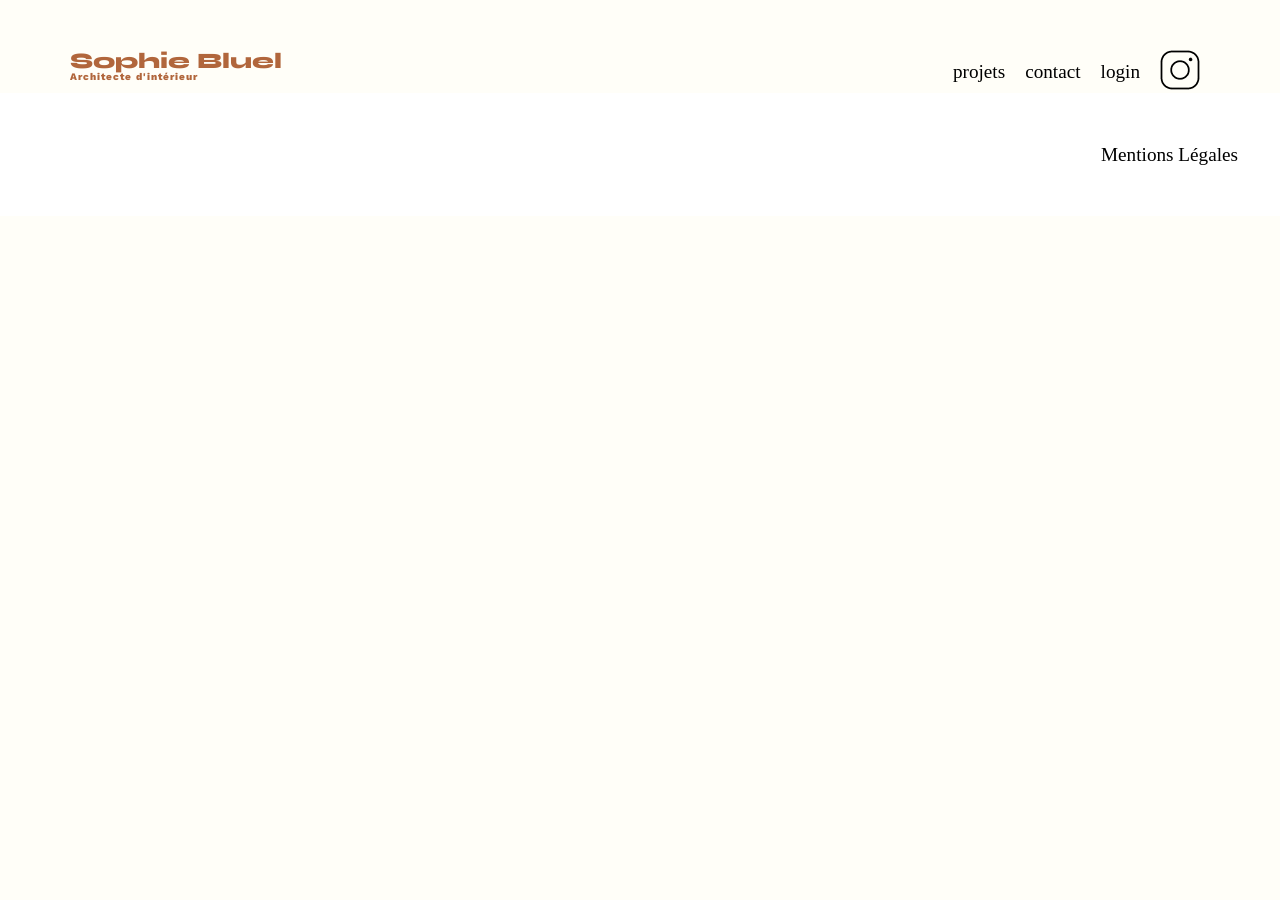
==== login.html @ d8950c9f "Background-color" ====
<!DOCTYPE html>
<html lang="fr">
<head>
	<meta charset="UTF-8">
	<title>Sophie Bluel - Architecte d'intérieur</title>
	<meta name="viewport" content="width=device-width, initial-scale=1.0">
	<link rel="preconnect" href="https://fonts.googleapis.com">
	<link rel="preconnect" href="https://fonts.gstatic.com" crossorigin>
	<link href="https://fonts.googleapis.com/css2?family=Syne:wght@700;800&family=Work+Sans&display=swap" rel="stylesheet">
	<meta name="description" content="">
	<link rel="stylesheet" href="./assets/style.css">
</head>
<body>
<header>
	<h1>Sophie Bluel <span>Architecte d'intérieur</span></h1>
	<nav>
		<ul>
			<li>projets</li>
			<li>contact</li>
			<li><a href="login.html">login</a></li>
			<li><img src="./assets/icons/instagram.png" alt="Instagram"></li>
		</ul>
	</nav>
</header>
<main>
</main>

<footer>
	<nav>
		<ul>
			<li>Mentions Légales</li>
		</ul>
	</nav>
</footer>
<script src="./script.js"></script>
</body>
</html>
---- assets/style.css ----
/* http://meyerweb.com/eric/tools/css/reset/
   v2.0 | 20110126
   License: none (public domain)
*/

html, body, div, span, applet, object, iframe,
h1, h2, h3, h4, h5, h6, p, blockquote, pre,
a, abbr, acronym, address, big, cite, code,
del, dfn, em, img, ins, kbd, q, s, samp,
small, strike, strong, sub, sup, tt, var,
b, u, i, center,
dl, dt, dd, ol, ul, li,
fieldset, form, label, legend,
table, caption, tbody, tfoot, thead, tr, th, td,
article, aside, canvas, details, embed,
figure, figcaption, footer, header, hgroup,
menu, nav, output, ruby, section, summary,
time, mark, audio, video {
	margin: 0;
	padding: 0;
	border: 0;
	font-size: 100%;
	font: inherit;
	vertical-align: baseline;
}
/* HTML5 display-role reset for older browsers */
article, aside, details, figcaption, figure,
footer, header, hgroup, menu, nav, section {
	display: block;
}
body {
	line-height: 1;
	background-color: #FFFEF8;
}
ol, ul {
	list-style: none;
}
blockquote, q {
	quotes: none;
}
blockquote:before, blockquote:after,
q:before, q:after {
	content: '';
	content: none;
}
table {
	border-collapse: collapse;
	border-spacing: 0;
}
/** end reset css**/


main {
  max-width: 1140px;
  margin: auto; /* centre le contenu */
}
header {
	display: flex;
	justify-content: space-between;
	margin: 50px auto 0 auto; /* espace de 50px au-dessus */
}

header,
main {
  max-width: 1140px;
  
}
section {
	margin: 50px 0
}

h1{
	display: flex;
	flex-direction: column;
	font-family: 'Syne';
	font-size: 22px;
	font-weight: 800;
	color: #B1663C
}

h1 > span {
	font-family: 'Work Sans';
	font-size:10px;
	letter-spacing: 0.1em;
;
}

h2{
	font-family: 'Syne';
	font-weight: 700;
	font-size: 30px;
	color: #1D6154
}
nav ul {
	display: flex;
	align-items: center;
	list-style-type: none;

}
nav li {
	padding: 0 10px;
	font-size: 1.2em;
}

nav a {
  color: inherit;          /* garde la même couleur que le texte du <li> */
  text-decoration: none;   /* enlève le soulignement */
}

li:hover {
	color: #B1663C;
}
#introduction {
	display: flex;
	align-items: center;
}
#introduction figure {
	flex: 1
}
#introduction img {
	display: block;
	margin: auto;
	width: 80%;
}

#introduction article {
	flex: 1
}
#introduction h2 {
	margin-bottom: 1em;
}

#introduction p {
	margin-bottom: 0.5em;
}
#portfolio h2 {
	text-align: center;
	margin-bottom: 1em;
}

/* Boutons pour le filtre */

.filters {
	display: flex;
	justify-content: center;
	gap: 20px;
	margin: 30px;
}

.filters button{
border-radius: 60px;
border: 1px solid #1D6154;
padding: 15px 20px;
font-family: Syne;
font-weight: 700;
font-size: 16px;
text-align: center;
color :#1D6154;
background-color: white;
}

button.active {
    background-color:#1D6154;
    color: white;
}

.gallery {
	width: 100%;
	display: grid;
	grid-template-columns: 1fr 1fr 1fr;
	grid-column-gap: 20px;
	grid-row-gap: 20px;
}

.gallery img {
	width: 100%;

}
#contact {
	width: 50%;
margin: auto;
}
#contact > * {
	text-align: center;

}
#contact h2{
	margin-bottom: 20px;
}
#contact form {
	text-align: left;
	margin-top:30px;
	display: flex;
	flex-direction: column;
}

#contact input {
	height: 50px;
	font-size: 1.2em;
	border: none;
	box-shadow: 0px 4px 14px rgba(0, 0, 0, 0.09);
}
#contact label {
	margin: 2em 0 1em 0;
}
#contact textarea {
	border: none;
	box-shadow: 0px 4px 14px rgba(0, 0, 0, 0.09);
}

input[type="submit"]{
	font-family: 'Syne';
	font-weight: 700;
	color: white;
	background-color: #1D6154;
	margin : 2em auto ;
	width: 180px;
	text-align: center;
	border-radius: 60px ;
}


footer {
  background-color: #fff;
  width: 100%;
  padding: 20px 0;
}

.footer-content {
  max-width: 1140px;   /* même largeur que main et header */
  margin: 0 auto;      /* centre le contenu */
}

footer nav ul {
  display: flex;
  justify-content: flex-end;
  margin: 2em;
}
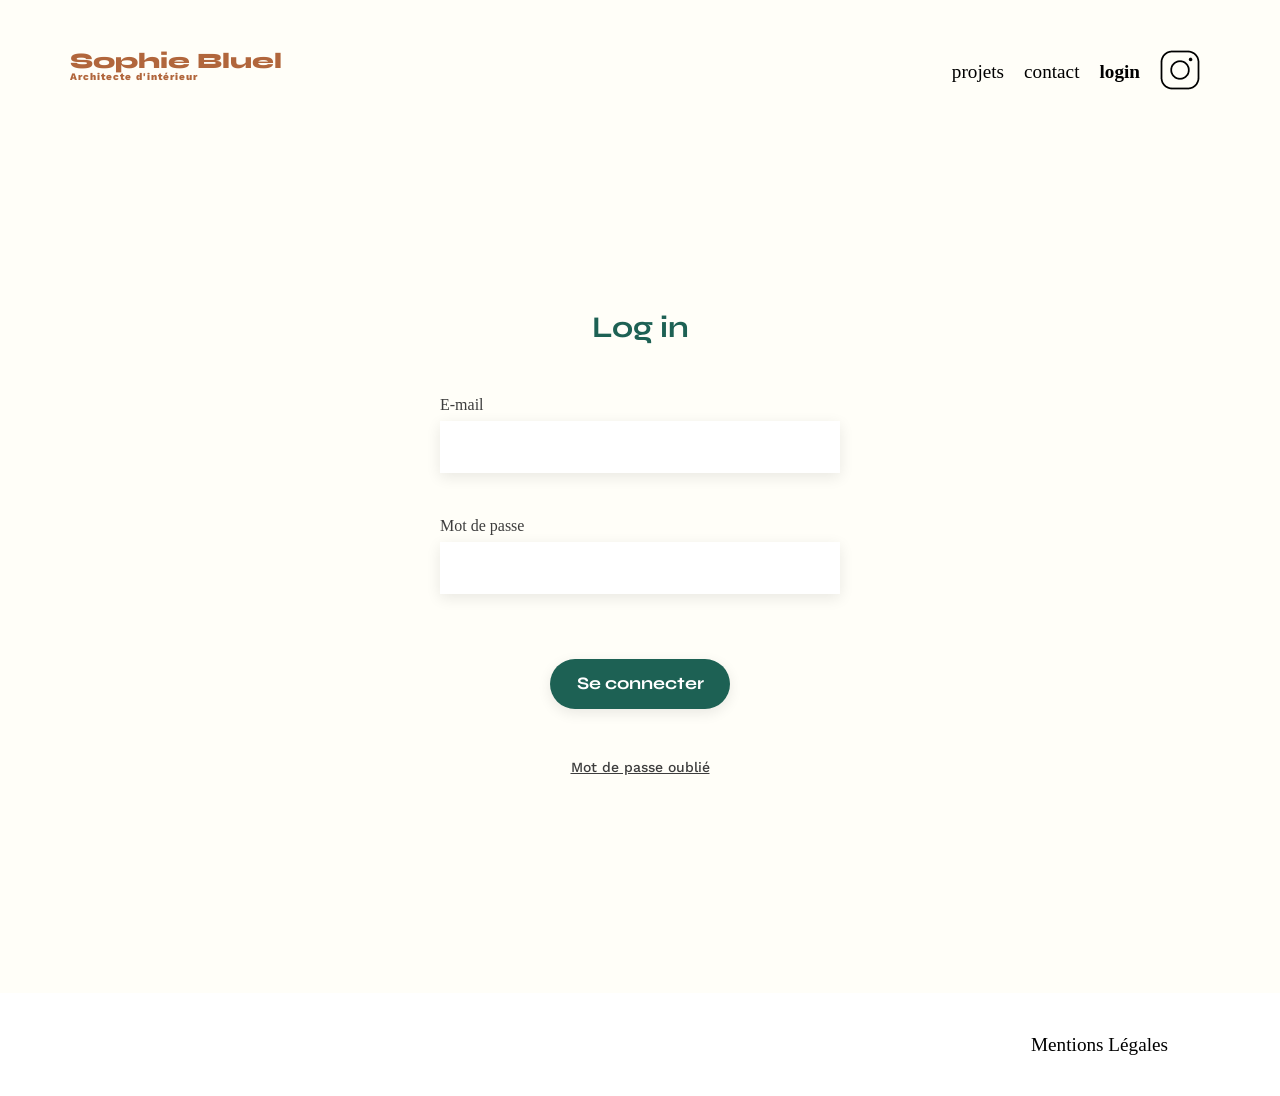
==== commit 0eccfe4b: "Envoi form login" ====
--- a/login.html
+++ b/login.html
@@ -10,28 +10,41 @@
 	<meta name="description" content="">
 	<link rel="stylesheet" href="./assets/style.css">
 </head>
-<body>
+<body >
 <header>
 	<h1>Sophie Bluel <span>Architecte d'intérieur</span></h1>
 	<nav>
 		<ul>
 			<li>projets</li>
 			<li>contact</li>
-			<li><a href="login.html">login</a></li>
+			<li><a href="login.html" class="active">login</a></li>
 			<li><img src="./assets/icons/instagram.png" alt="Instagram"></li>
 		</ul>
 	</nav>
 </header>
-<main>
+<main class="login-page">
+    <section>
+		<h2>Log in</h2>
+			<form id="login-form" action="#" method="post">			
+			<label for="email">E-mail</label>
+			<input type="email" name="email" id="email" required>
+            <label for="password">Mot de passe</label>
+			<input type="password" name="password" id="password" required>			
+			<input type="submit" value="Se connecter">
+            <p><a href="">Mot de passe oublié</a></p>            
+		</form>
+	</section>
 </main>
 
 <footer>
+    <div class="footer-content">
 	<nav>
 		<ul>
 			<li>Mentions Légales</li>
 		</ul>
 	</nav>
+    </div>
 </footer>
-<script src="./script.js"></script>
+<script type="module" src="./login.js"></script>
 </body>
 </html>
--- a/assets/style.css
+++ b/assets/style.css
@@ -107,6 +107,10 @@
   text-decoration: none;   /* enlève le soulignement */
 }
 
+nav a.active {
+  font-weight: 700; /* rend le texte gras */
+}
+
 li:hover {
 	color: #B1663C;
 }
@@ -223,7 +227,7 @@
 footer {
   background-color: #fff;
   width: 100%;
-  padding: 20px 0;
+  padding: 10px 0;
 }
 
 .footer-content {
@@ -237,3 +241,55 @@
   margin: 2em;
 }
 
+/* ============ PAGE LOGIN ============ */
+
+.login-page {
+  height: 100vh; /* prend toute la hauteur de l’écran */
+  display: flex;
+  flex-direction: column;
+  justify-content: center;
+  align-items: center;
+  background-color: #FFFEF8;
+}
+
+.login-page form {
+  display: flex;
+  flex-direction: column;
+  width: 400px;
+}
+
+.login-page h2 {
+    margin-bottom: 40px;
+    text-align: center;
+}
+
+.login-page input {
+  height: 50px;
+  font-size: 1.1em;
+  border: none;
+  margin-bottom: 50px;
+  box-shadow: 0px 4px 14px rgba(0, 0, 0, 0.09);
+}
+
+.login-page label {
+  margin-top: 15px;
+  margin-bottom: 8px;
+  color: #3D3D3D;
+}
+
+.login-page input:not([type="submit"]) {
+  margin-bottom: 30px;
+}
+
+.login-page p {
+  text-align: center;
+}
+
+.login-page p a {
+  font-family: 'Work Sans';
+  font-weight: 500;
+  font-size: 14px;
+  line-height: 100%;
+  text-decoration: underline;
+  color: #3D3D3D;
+}
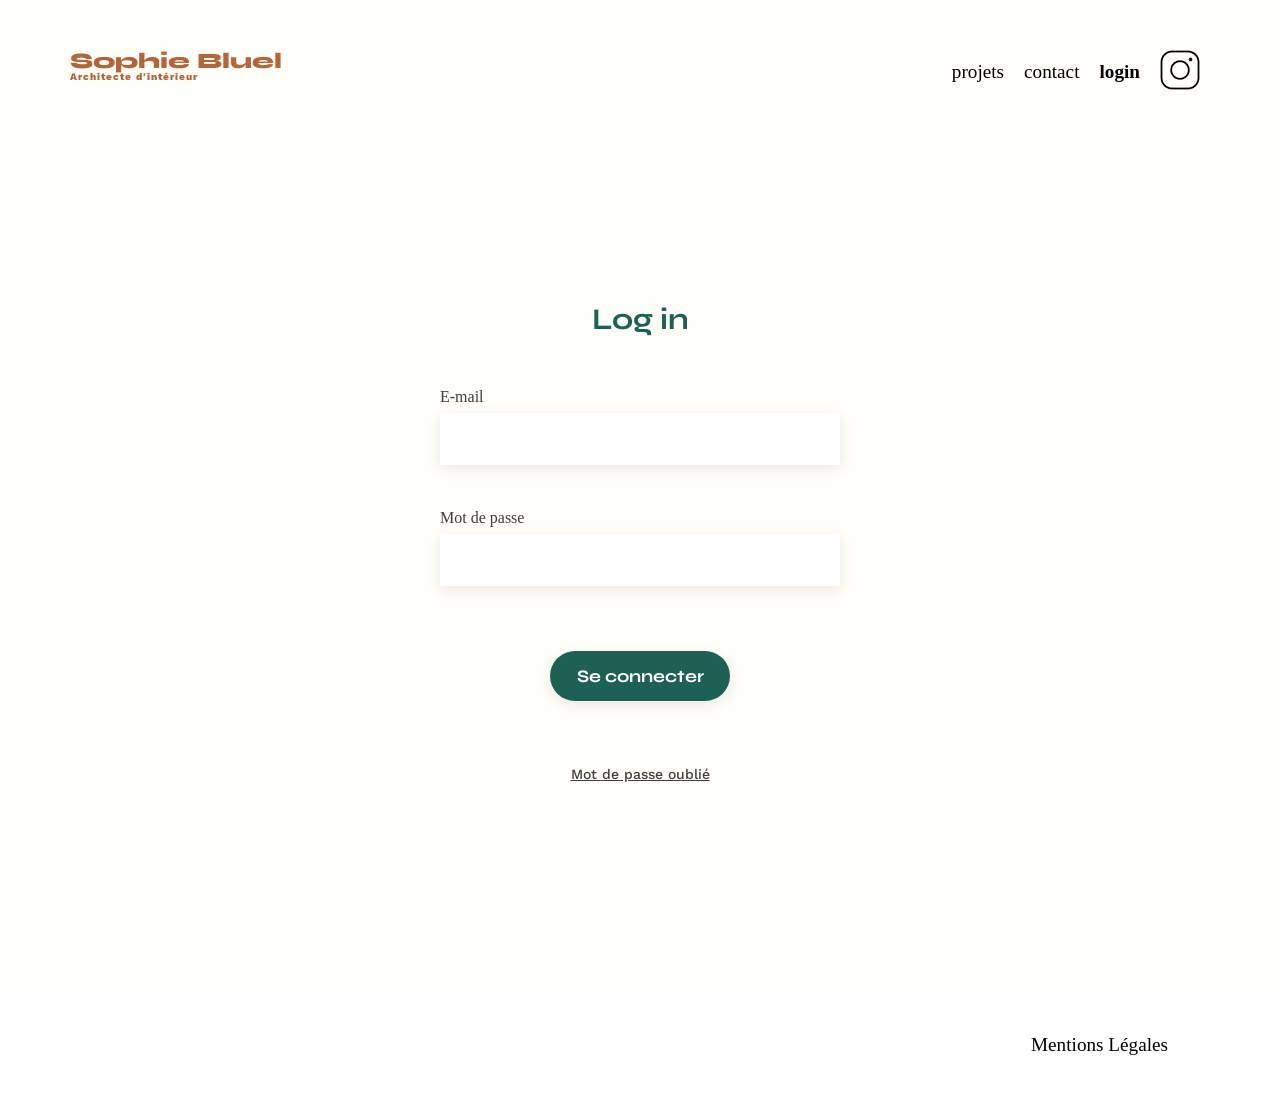
==== commit 7f6b8063: "Envoi du script de login et gestion des erreurs" ====
--- a/login.html
+++ b/login.html
@@ -31,6 +31,7 @@
             <label for="password">Mot de passe</label>
 			<input type="password" name="password" id="password" required>			
 			<input type="submit" value="Se connecter">
+            <p id="login-error" class="error-message"></p>
             <p><a href="">Mot de passe oublié</a></p>            
 		</form>
 	</section>
--- a/assets/style.css
+++ b/assets/style.css
@@ -292,4 +292,13 @@
   line-height: 100%;
   text-decoration: underline;
   color: #3D3D3D;
-}+}
+
+/* Message d'erreur  */
+.error-message {
+  color: #93532F;
+  margin-top: -15px; /* remonte légèrement le message */
+  margin-bottom: 30px; /* ajoute un petit espace avant le lien "mot de passe oublié" */
+  font-family: 'Work Sans';
+  font-size: 14px;
+}
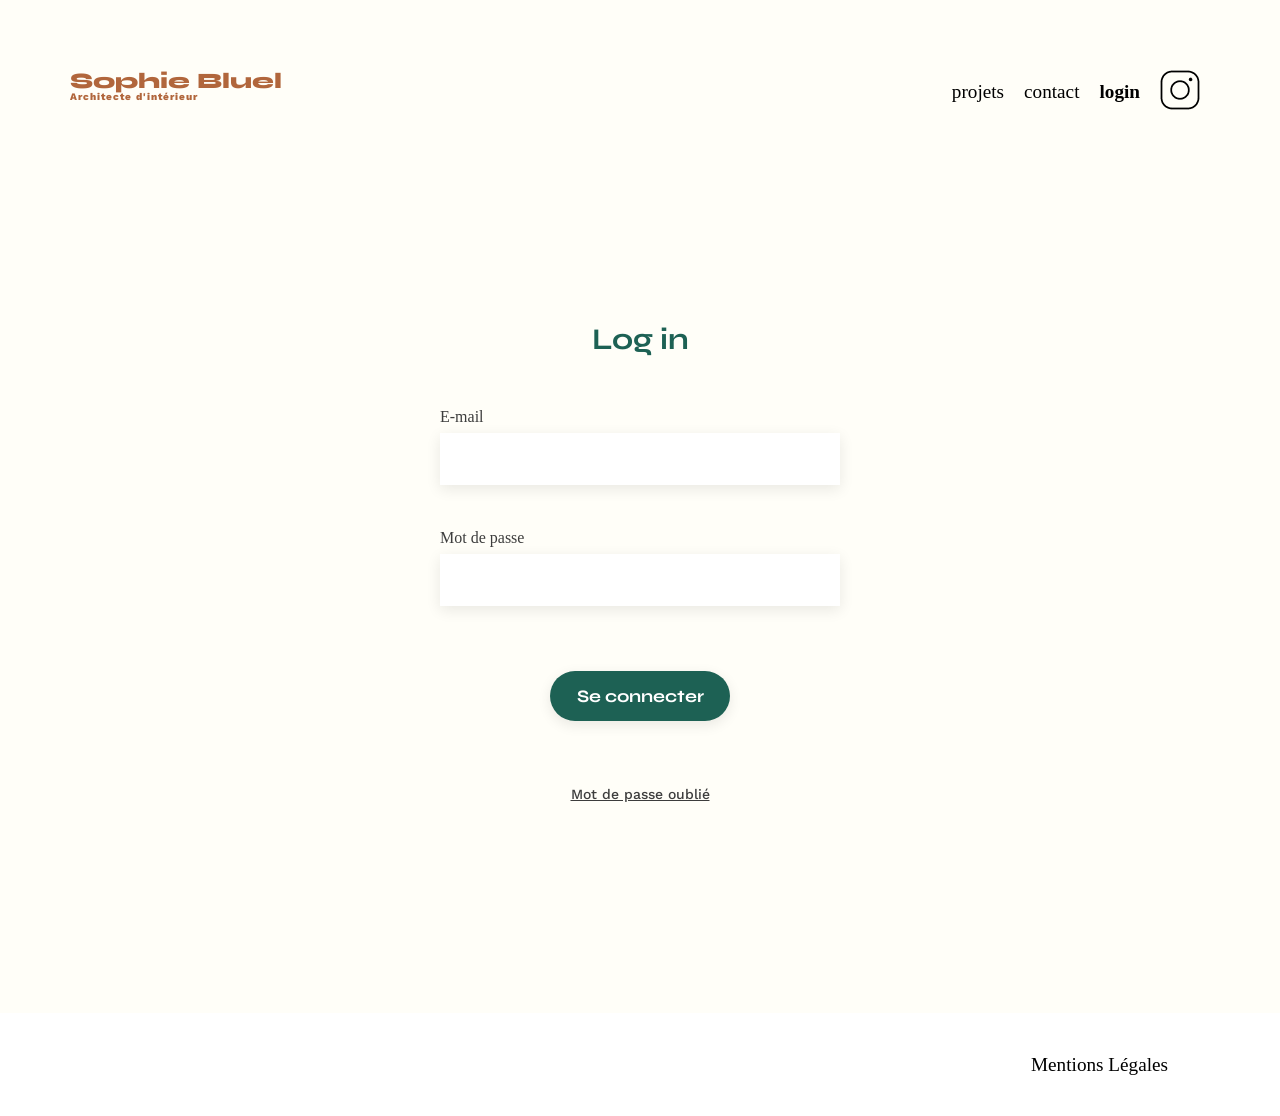
==== commit fc43d1bf: "Modale - 2eme vue" ====
--- a/login.html
+++ b/login.html
@@ -25,7 +25,7 @@
 <main class="login-page">
     <section>
 		<h2>Log in</h2>
-			<form id="login-form" action="#" method="post">			
+		<form id="login-form" action="#" method="post">			
 			<label for="email">E-mail</label>
 			<input type="email" name="email" id="email" required>
             <label for="password">Mot de passe</label>
--- a/assets/style.css
+++ b/assets/style.css
@@ -57,7 +57,7 @@
 header {
 	display: flex;
 	justify-content: space-between;
-	margin: 50px auto 0 auto; /* espace de 50px au-dessus */
+	margin: 70px auto 0 auto; /* espace de 50px au-dessus */
 }
 
 header,
@@ -91,6 +91,7 @@
 	font-size: 30px;
 	color: #1D6154
 }
+
 nav ul {
 	display: flex;
 	align-items: center;
@@ -114,6 +115,12 @@
 li:hover {
 	color: #B1663C;
 }
+
+/* Garde le pointeur de la souris sur le logout */
+#login {
+	cursor: pointer;
+}
+
 #introduction {
 	display: flex;
 	align-items: center;
@@ -302,3 +309,227 @@
   font-family: 'Work Sans';
   font-size: 14px;
 }
+
+/* Mode Edition  */
+.edition-mode {
+    background-color: black;
+    color: white;
+    width: 100%;
+    height: 59px;
+	display: none;
+    text-align: center;
+	align-items: center;
+    position: fixed;
+    top: 0;
+    left: 0;
+    z-index: 10;
+    justify-content: center;
+    gap: 8px;
+}
+
+/* Bouton modifier */
+.modifier {
+    display: none;
+    align-items: center;
+    gap: 8px;
+	margin-bottom: 25px;
+} 
+
+.modifier-flex {
+    display: flex;
+    justify-content: center;
+	align-items: center;
+    gap: 20px;
+}
+
+.modifier button {
+  background: none;
+  border: none;
+  color: inherit;
+  font-family: inherit;
+  font-size: inherit;
+  cursor: pointer;
+  padding: 0;
+}
+
+/* Modale */
+/* Il faut créer une classe avant la modale pour mettre le fond opaque */
+
+.modal {
+	background-color: rgba(0, 0, 0, 0.3);
+	display: none;
+	position: fixed;
+	top: 0;
+	left: 0;
+	width: 100%;
+	height: 100%;
+	z-index: 10;
+}
+
+.modal-content {
+	position: relative;
+	width: 630px;
+	top: 50%;
+    left: 50%;
+	transform: translate(-50%, -50%);
+	align-content: center;
+	border-radius: 10px;
+	background-color: white;
+	z-index: 20;    
+	display: flex;
+    flex-direction: column;
+    justify-content: center;
+    align-items: center;
+}
+	
+
+button.close {
+  	position: absolute;
+  	top: 25px;
+  	right: 25px;
+  	background: none;
+  	border: none;
+  	cursor: pointer;
+}
+
+.modal-content h3 {
+	font-family: 'Work Sans';
+	font-size: 26px;
+	color: black;
+    text-align: center;
+}
+.modal-gallery {
+	display: grid;
+	grid-template-columns: repeat(5,76px);
+	gap: 28px 9px;	
+	margin: 50px;
+	justify-content: center;
+}
+.modal-gallery img {
+	width: 76px;
+	height: 102px;
+}
+
+.modal-gallery figure {
+	position: relative;
+	width: 76px;   /* même largeur que l'image */
+	height: 102px; /* même hauteur que l'image */
+	margin: 0;     
+}
+
+.modal-gallery i {
+    position: absolute;
+    color: white;
+    background-color: black;
+    left: 50px;
+    top: 6px;
+    padding: 3px;
+    width: 14px;
+    height: 14px;
+    display: flex;
+	justify-content: center;
+    align-items: center;
+	border-radius: 3px;
+}
+
+button.add-photo {
+    background: #1D6154;
+    font-size: 14px;
+    font-family: 'Syne';
+    color: white;
+    width: 237px;
+    height: 36px;
+    border-radius: 60px;
+	margin-bottom: 40px;
+	border: none;
+}
+
+hr {
+    width: 420px;
+    margin-bottom: 38px;
+    border-top: 1px solid #B3B3B3;
+	margin-top: 10px;
+}
+
+ .modal-delete, .modal-add{
+	display: flex;
+    flex-direction: column;
+    margin-top: 60px;
+	align-items: center;
+}
+
+.modal-delete {
+	display: none;
+}
+
+/* 2ème modale */
+
+.modal-add {
+  /* display: none; */
+}
+
+button.arrow-left {
+  	position: absolute;
+  	top: 25px;
+  	left: 25px;
+  	background: none;
+  	border: none;
+  	cursor: pointer;
+}
+
+button.confirm {
+    background: #A7A7A7;
+    font-size: 14px;
+    font-family: 'Syne';
+    color: white;
+    width: 237px;
+    height: 36px;
+    border-radius: 60px;
+	margin-bottom: 40px;
+	border: none;
+}
+
+.image-add {
+    background: #E8F1F6;
+    width: 420px;
+    height: 169px;
+    border-radius: 3px;
+	display: flex;
+    flex-direction: column;
+    align-items: center;
+    justify-content: center;
+	margin-top: 40px;
+}
+
+.fa-2xl {
+    font-size: 76px;
+    color: #B9C5CC;
+	margin-top: 33px;
+}
+
+button.add-button {
+    background: #CBD6DC;
+    font-size: 14px;
+    font-family: 'Work Sans';
+    font-weight: 500;
+    color: #306685;
+    width: 173px;
+    height: 36px;
+    border-radius: 50px;
+    border: none;
+	margin-top: 48px;
+    margin-bottom: 8px;
+}
+
+.image-add p{
+	font-size: 10px;
+    font-family: 'Work Sans';
+    color: #444444;
+}
+
+.add-form {
+	display: flex;
+	flex-direction: column;
+	    margin-top: 30px;
+    margin-bottom: 30px;
+}
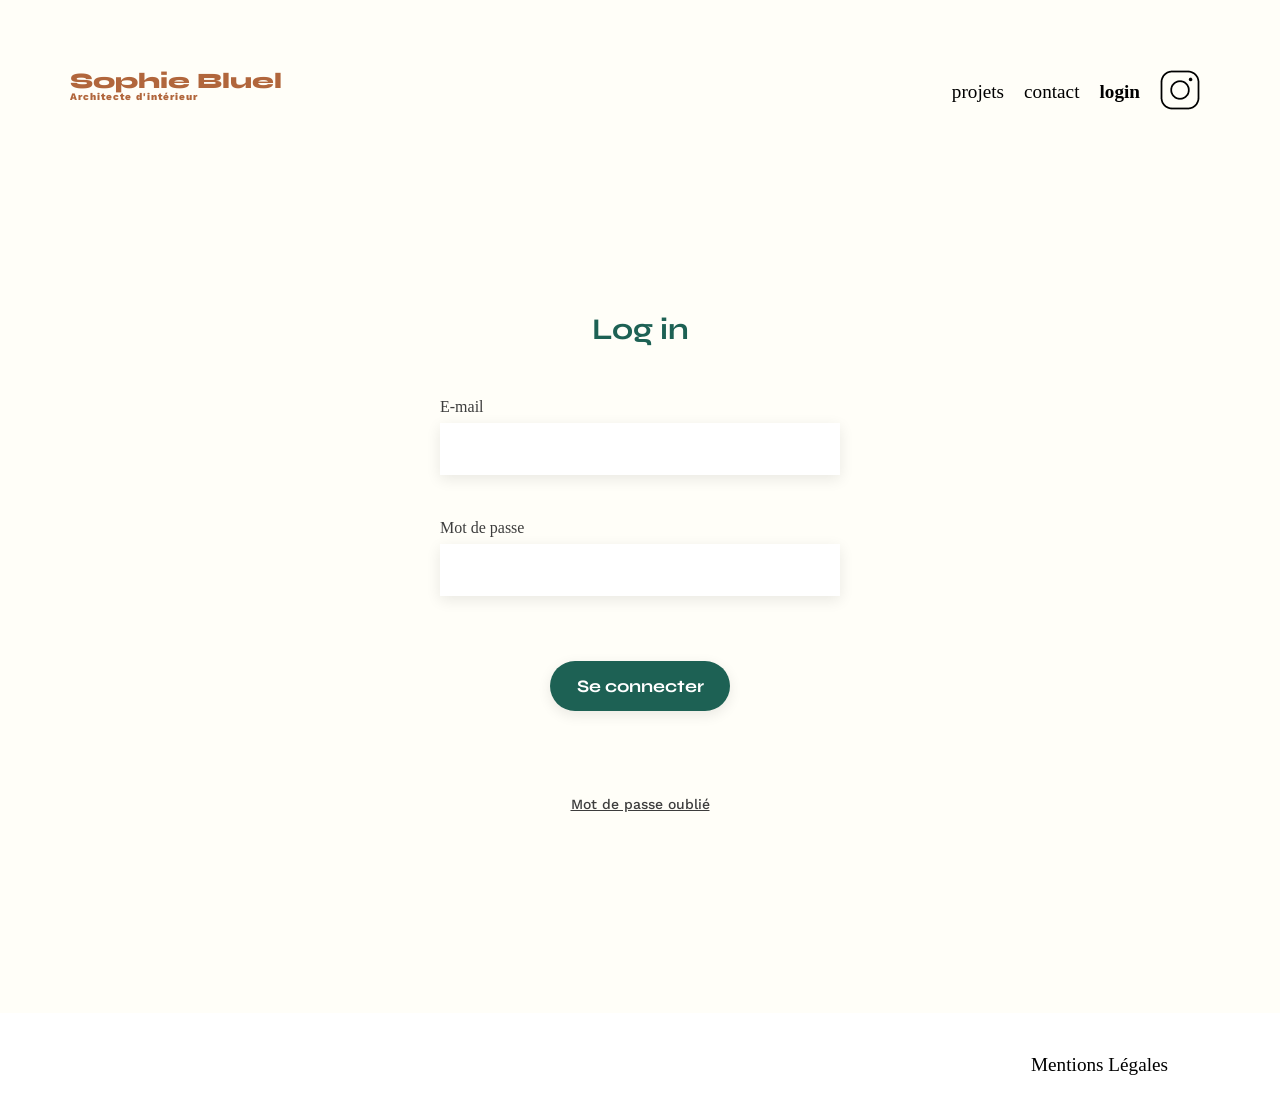
==== commit 68fa1179: "Version revisée" ====
--- a/login.html
+++ b/login.html
@@ -1,51 +1,55 @@
 <!DOCTYPE html>
 <html lang="fr">
+
 <head>
 	<meta charset="UTF-8">
 	<title>Sophie Bluel - Architecte d'intérieur</title>
 	<meta name="viewport" content="width=device-width, initial-scale=1.0">
 	<link rel="preconnect" href="https://fonts.googleapis.com">
 	<link rel="preconnect" href="https://fonts.gstatic.com" crossorigin>
-	<link href="https://fonts.googleapis.com/css2?family=Syne:wght@700;800&family=Work+Sans&display=swap" rel="stylesheet">
+	<link href="https://fonts.googleapis.com/css2?family=Syne:wght@700;800&family=Work+Sans&display=swap"
+		rel="stylesheet">
 	<meta name="description" content="">
 	<link rel="stylesheet" href="./assets/style.css">
 </head>
-<body >
-<header>
-	<h1>Sophie Bluel <span>Architecte d'intérieur</span></h1>
-	<nav>
-		<ul>
-			<li>projets</li>
-			<li>contact</li>
-			<li><a href="login.html" class="active">login</a></li>
-			<li><img src="./assets/icons/instagram.png" alt="Instagram"></li>
-		</ul>
-	</nav>
-</header>
-<main class="login-page">
-    <section>
-		<h2>Log in</h2>
-		<form id="login-form" action="#" method="post">			
-			<label for="email">E-mail</label>
-			<input type="email" name="email" id="email" required>
-            <label for="password">Mot de passe</label>
-			<input type="password" name="password" id="password" required>			
-			<input type="submit" value="Se connecter">
-            <p id="login-error" class="error-message"></p>
-            <p><a href="">Mot de passe oublié</a></p>            
-		</form>
-	</section>
-</main>
 
-<footer>
-    <div class="footer-content">
-	<nav>
-		<ul>
-			<li>Mentions Légales</li>
-		</ul>
-	</nav>
-    </div>
-</footer>
-<script type="module" src="./login.js"></script>
+<body>
+	<header>
+		<h1>Sophie Bluel <span>Architecte d'intérieur</span></h1>
+		<nav>
+			<ul>
+				<li>projets</li>
+				<li>contact</li>
+				<li><a href="login.html" class="active">login</a></li>
+				<li><img src="./assets/icons/instagram.png" alt="Instagram"></li>
+			</ul>
+		</nav>
+	</header>
+	<main class="login-page">
+		<section>
+			<h2>Log in</h2>
+			<form id="login-form" action="#" method="post">
+				<label for="email">E-mail</label>
+				<input type="email" name="email" id="email" required>
+				<label for="password">Mot de passe</label>
+				<input type="password" name="password" id="password" required>
+				<input type="submit" value="Se connecter">
+				<p id="login-error" class="error-message"></p>
+				<p><a href="">Mot de passe oublié</a></p>
+			</form>
+		</section>
+	</main>
+
+	<footer>
+		<div class="footer-content">
+			<nav>
+				<ul>
+					<li>Mentions Légales</li>
+				</ul>
+			</nav>
+		</div>
+	</footer>
+	<script type="module" src="./login.js"></script>
 </body>
-</html>
+
+</html>
--- a/assets/style.css
+++ b/assets/style.css
@@ -3,19 +3,87 @@
    License: none (public domain)
 */
 
-html, body, div, span, applet, object, iframe,
-h1, h2, h3, h4, h5, h6, p, blockquote, pre,
-a, abbr, acronym, address, big, cite, code,
-del, dfn, em, img, ins, kbd, q, s, samp,
-small, strike, strong, sub, sup, tt, var,
-b, u, i, center,
-dl, dt, dd, ol, ul, li,
-fieldset, form, label, legend,
-table, caption, tbody, tfoot, thead, tr, th, td,
-article, aside, canvas, details, embed,
-figure, figcaption, footer, header, hgroup,
-menu, nav, output, ruby, section, summary,
-time, mark, audio, video {
+html,
+body,
+div,
+span,
+applet,
+object,
+iframe,
+h1,
+h2,
+h3,
+h4,
+h5,
+h6,
+p,
+blockquote,
+pre,
+a,
+abbr,
+acronym,
+address,
+big,
+cite,
+code,
+del,
+dfn,
+em,
+img,
+ins,
+kbd,
+q,
+s,
+samp,
+small,
+strike,
+strong,
+sub,
+sup,
+tt,
+var,
+b,
+u,
+i,
+center,
+dl,
+dt,
+dd,
+ol,
+ul,
+li,
+fieldset,
+form,
+label,
+legend,
+table,
+caption,
+tbody,
+tfoot,
+thead,
+tr,
+th,
+td,
+article,
+aside,
+canvas,
+details,
+embed,
+figure,
+figcaption,
+footer,
+header,
+hgroup,
+menu,
+nav,
+output,
+ruby,
+section,
+summary,
+time,
+mark,
+audio,
+video {
 	margin: 0;
 	padding: 0;
 	border: 0;
@@ -23,53 +91,77 @@
 	font: inherit;
 	vertical-align: baseline;
 }
+
 /* HTML5 display-role reset for older browsers */
-article, aside, details, figcaption, figure,
-footer, header, hgroup, menu, nav, section {
+article,
+aside,
+details,
+figcaption,
+figure,
+footer,
+header,
+hgroup,
+menu,
+nav,
+section {
 	display: block;
 }
+
 body {
 	line-height: 1;
 	background-color: #FFFEF8;
 }
-ol, ul {
+
+ol,
+ul {
 	list-style: none;
 }
-blockquote, q {
+
+blockquote,
+q {
 	quotes: none;
 }
-blockquote:before, blockquote:after,
-q:before, q:after {
+
+blockquote:before,
+blockquote:after,
+q:before,
+q:after {
 	content: '';
 	content: none;
 }
+
 table {
 	border-collapse: collapse;
 	border-spacing: 0;
 }
+
 /** end reset css**/
 
 
 main {
-  max-width: 1140px;
-  margin: auto; /* centre le contenu */
-}
+	max-width: 1140px;
+	margin: auto;
+	/* centre le contenu */
+}
+
 header {
 	display: flex;
 	justify-content: space-between;
-	margin: 70px auto 0 auto; /* espace de 50px au-dessus */
+	margin: 70px auto 0 auto;
+	/* espace de 50px au-dessus */
 }
 
 header,
 main {
-  max-width: 1140px;
-  
-}
+	max-width: 1140px;
+
+}
+
 section {
 	margin: 50px 0
 }
 
-h1{
+h1 {
 	display: flex;
 	flex-direction: column;
 	font-family: 'Syne';
@@ -78,14 +170,14 @@
 	color: #B1663C
 }
 
-h1 > span {
-	font-family: 'Work Sans';
-	font-size:10px;
+h1>span {
+	font-family: 'Work Sans';
+	font-size: 10px;
 	letter-spacing: 0.1em;
-;
-}
-
-h2{
+	;
+}
+
+h2 {
 	font-family: 'Syne';
 	font-weight: 700;
 	font-size: 30px;
@@ -98,18 +190,22 @@
 	list-style-type: none;
 
 }
+
 nav li {
 	padding: 0 10px;
 	font-size: 1.2em;
 }
 
 nav a {
-  color: inherit;          /* garde la même couleur que le texte du <li> */
-  text-decoration: none;   /* enlève le soulignement */
+	color: inherit;
+	/* garde la même couleur que le texte du <li> */
+	text-decoration: none;
+	/* enlève le soulignement */
 }
 
 nav a.active {
-  font-weight: 700; /* rend le texte gras */
+	font-weight: 700;
+	/* rend le texte gras */
 }
 
 li:hover {
@@ -125,9 +221,11 @@
 	display: flex;
 	align-items: center;
 }
+
 #introduction figure {
 	flex: 1
 }
+
 #introduction img {
 	display: block;
 	margin: auto;
@@ -137,6 +235,7 @@
 #introduction article {
 	flex: 1
 }
+
 #introduction h2 {
 	margin-bottom: 1em;
 }
@@ -144,6 +243,7 @@
 #introduction p {
 	margin-bottom: 0.5em;
 }
+
 #portfolio h2 {
 	text-align: center;
 	margin-bottom: 1em;
@@ -158,21 +258,21 @@
 	margin: 30px;
 }
 
-.filters button{
-border-radius: 60px;
-border: 1px solid #1D6154;
-padding: 15px 20px;
-font-family: Syne;
-font-weight: 700;
-font-size: 16px;
-text-align: center;
-color :#1D6154;
-background-color: white;
+.filters button {
+	border-radius: 60px;
+	border: 1px solid #1D6154;
+	padding: 15px 20px;
+	font-family: Syne;
+	font-weight: 700;
+	font-size: 16px;
+	text-align: center;
+	color: #1D6154;
+	background-color: white;
 }
 
 button.active {
-    background-color:#1D6154;
-    color: white;
+	background-color: #1D6154;
+	color: white;
 }
 
 .gallery {
@@ -187,20 +287,24 @@
 	width: 100%;
 
 }
+
 #contact {
 	width: 50%;
-margin: auto;
-}
-#contact > * {
-	text-align: center;
-
-}
-#contact h2{
+	margin: auto;
+}
+
+#contact>* {
+	text-align: center;
+
+}
+
+#contact h2 {
 	margin-bottom: 20px;
 }
+
 #contact form {
 	text-align: left;
-	margin-top:30px;
+	margin-top: 30px;
 	display: flex;
 	flex-direction: column;
 }
@@ -211,149 +315,155 @@
 	border: none;
 	box-shadow: 0px 4px 14px rgba(0, 0, 0, 0.09);
 }
+
 #contact label {
 	margin: 2em 0 1em 0;
 }
+
 #contact textarea {
 	border: none;
 	box-shadow: 0px 4px 14px rgba(0, 0, 0, 0.09);
 }
 
-input[type="submit"]{
+input[type="submit"] {
 	font-family: 'Syne';
 	font-weight: 700;
 	color: white;
 	background-color: #1D6154;
-	margin : 2em auto ;
+	margin: 2em auto;
 	width: 180px;
 	text-align: center;
-	border-radius: 60px ;
+	border-radius: 60px;
 }
 
 
 footer {
-  background-color: #fff;
-  width: 100%;
-  padding: 10px 0;
+	background-color: #fff;
+	width: 100%;
+	padding: 10px 0;
 }
 
 .footer-content {
-  max-width: 1140px;   /* même largeur que main et header */
-  margin: 0 auto;      /* centre le contenu */
+	max-width: 1140px;
+	/* même largeur que main et header */
+	margin: 0 auto;
+	/* centre le contenu */
 }
 
 footer nav ul {
-  display: flex;
-  justify-content: flex-end;
-  margin: 2em;
+	display: flex;
+	justify-content: flex-end;
+	margin: 2em;
 }
 
 /* ============ PAGE LOGIN ============ */
 
 .login-page {
-  height: 100vh; /* prend toute la hauteur de l’écran */
-  display: flex;
-  flex-direction: column;
-  justify-content: center;
-  align-items: center;
-  background-color: #FFFEF8;
+	height: 100vh;
+	/* prend toute la hauteur de l’écran */
+	display: flex;
+	flex-direction: column;
+	justify-content: center;
+	align-items: center;
+	background-color: #FFFEF8;
 }
 
 .login-page form {
-  display: flex;
-  flex-direction: column;
-  width: 400px;
+	display: flex;
+	flex-direction: column;
+	width: 400px;
 }
 
 .login-page h2 {
-    margin-bottom: 40px;
-    text-align: center;
+	margin-bottom: 40px;
+	text-align: center;
 }
 
 .login-page input {
-  height: 50px;
-  font-size: 1.1em;
-  border: none;
-  margin-bottom: 50px;
-  box-shadow: 0px 4px 14px rgba(0, 0, 0, 0.09);
+	height: 50px;
+	font-size: 1.1em;
+	border: none;
+	margin-bottom: 50px;
+	box-shadow: 0px 4px 14px rgba(0, 0, 0, 0.09);
 }
 
 .login-page label {
-  margin-top: 15px;
-  margin-bottom: 8px;
-  color: #3D3D3D;
+	margin-top: 15px;
+	margin-bottom: 8px;
+	color: #3D3D3D;
 }
 
 .login-page input:not([type="submit"]) {
-  margin-bottom: 30px;
+	margin-bottom: 30px;
 }
 
 .login-page p {
-  text-align: center;
+	text-align: center;
 }
 
 .login-page p a {
-  font-family: 'Work Sans';
-  font-weight: 500;
-  font-size: 14px;
-  line-height: 100%;
-  text-decoration: underline;
-  color: #3D3D3D;
+	font-family: 'Work Sans';
+	font-weight: 500;
+	font-size: 14px;
+	line-height: 100%;
+	text-decoration: underline;
+	color: #3D3D3D;
 }
 
 /* Message d'erreur  */
 .error-message {
-  color: #93532F;
-  margin-top: -15px; /* remonte légèrement le message */
-  margin-bottom: 30px; /* ajoute un petit espace avant le lien "mot de passe oublié" */
-  font-family: 'Work Sans';
-  font-size: 14px;
+	color: #93532F;
+	margin-bottom: 30px;
+	font-family: 'Work Sans';
+	font-size: 14px;
+	margin-top: 5px;
+	text-align: center;
 }
 
 /* Mode Edition  */
 .edition-mode {
-    background-color: black;
-    color: white;
-    width: 100%;
-    height: 59px;
+	background-color: black;
+	color: white;
+	width: 100%;
+	height: 59px;
 	display: none;
-    text-align: center;
-	align-items: center;
-    position: fixed;
-    top: 0;
-    left: 0;
-    z-index: 10;
-    justify-content: center;
-    gap: 8px;
+	text-align: center;
+	align-items: center;
+	position: fixed;
+	top: 0;
+	left: 0;
+	z-index: 10;
+	justify-content: center;
+	gap: 8px;
 }
 
 /* Bouton modifier */
 .modifier {
-    display: none;
-    align-items: center;
-    gap: 8px;
+	display: none;
+	align-items: center;
+	gap: 8px;
 	margin-bottom: 25px;
-} 
+}
 
 .modifier-flex {
-    display: flex;
-    justify-content: center;
-	align-items: center;
-    gap: 20px;
+	display: flex;
+	justify-content: center;
+	align-items: center;
+	gap: 20px;
 }
 
 .modifier button {
-  background: none;
-  border: none;
-  color: inherit;
-  font-family: inherit;
-  font-size: inherit;
-  cursor: pointer;
-  padding: 0;
+	background: none;
+	border: none;
+	color: inherit;
+	font-family: inherit;
+	font-size: inherit;
+	cursor: pointer;
+	padding: 0;
 }
 
 /* Modale */
-/* Il faut créer une classe avant la modale pour mettre le fond opaque */
+/* Il faut créer une classe avant la modale pour mettre le fond opaque; ensuite une pour chaque vue */
 
 .modal {
 	background-color: rgba(0, 0, 0, 0.3);
@@ -363,48 +473,50 @@
 	left: 0;
 	width: 100%;
 	height: 100%;
-	z-index: 10;
+	z-index: 15;
 }
 
 .modal-content {
 	position: relative;
 	width: 630px;
 	top: 50%;
-    left: 50%;
+	left: 50%;
 	transform: translate(-50%, -50%);
 	align-content: center;
 	border-radius: 10px;
 	background-color: white;
-	z-index: 20;    
-	display: flex;
-    flex-direction: column;
-    justify-content: center;
-    align-items: center;
-}
-	
-
+	z-index: 20;
+	display: flex;
+	flex-direction: column;
+	justify-content: center;
+	align-items: center;
+}
+
+/* 1ère Vue */
 button.close {
-  	position: absolute;
-  	top: 25px;
-  	right: 25px;
-  	background: none;
-  	border: none;
-  	cursor: pointer;
+	position: absolute;
+	top: 25px;
+	right: 25px;
+	background: none;
+	border: none;
+	cursor: pointer;
 }
 
 .modal-content h3 {
 	font-family: 'Work Sans';
 	font-size: 26px;
 	color: black;
-    text-align: center;
-}
+	text-align: center;
+}
+
 .modal-gallery {
 	display: grid;
-	grid-template-columns: repeat(5,76px);
-	gap: 28px 9px;	
+	grid-template-columns: repeat(5, 76px);
+	gap: 28px 9px;
 	margin: 50px;
 	justify-content: center;
 }
+
 .modal-gallery img {
 	width: 76px;
 	height: 102px;
@@ -412,124 +524,153 @@
 
 .modal-gallery figure {
 	position: relative;
-	width: 76px;   /* même largeur que l'image */
-	height: 102px; /* même hauteur que l'image */
-	margin: 0;     
+	width: 76px;
+	height: 102px;
+	margin: 0;
 }
 
 .modal-gallery i {
-    position: absolute;
-    color: white;
-    background-color: black;
-    left: 50px;
-    top: 6px;
-    padding: 3px;
-    width: 14px;
-    height: 14px;
-    display: flex;
-	justify-content: center;
-    align-items: center;
+	position: absolute;
+	color: white;
+	background-color: black;
+	left: 50px;
+	top: 6px;
+	padding: 3px;
+	width: 14px;
+	height: 14px;
+	display: flex;
+	justify-content: center;
+	align-items: center;
 	border-radius: 3px;
 }
 
 button.add-photo {
-    background: #1D6154;
-    font-size: 14px;
-    font-family: 'Syne';
-    color: white;
-    width: 237px;
-    height: 36px;
-    border-radius: 60px;
+	background: #1D6154;
+	font-size: 14px;
+	font-family: 'Syne';
+	color: white;
+	width: 237px;
+	height: 36px;
+	border-radius: 60px;
 	margin-bottom: 40px;
 	border: none;
 }
 
 hr {
-    width: 420px;
-    margin-bottom: 38px;
-    border-top: 1px solid #B3B3B3;
+	width: 420px;
+	margin-bottom: 38px;
+	border-top: 1px solid #B3B3B3;
 	margin-top: 10px;
 }
 
- .modal-delete, .modal-add{
-	display: flex;
-    flex-direction: column;
-    margin-top: 60px;
-	align-items: center;
-}
-
-.modal-delete {
+.modal-delete,
+.modal-add {
+	display: flex;
+	flex-direction: column;
+	margin-top: 60px;
+	align-items: center;
+}
+
+/* 2ème modale */
+
+.modal-add {
 	display: none;
 }
 
-/* 2ème modale */
-
-.modal-add {
-  /* display: none; */
-}
-
 button.arrow-left {
-  	position: absolute;
-  	top: 25px;
-  	left: 25px;
-  	background: none;
-  	border: none;
-  	cursor: pointer;
+	position: absolute;
+	top: 25px;
+	left: 25px;
+	background: none;
+	border: none;
+	cursor: pointer;
+}
+
+.image-add {
+	background: #E8F1F6;
+	width: 420px;
+	height: 169px;
+	border-radius: 3px;
+	display: flex;
+	flex-direction: column;
+	align-items: center;
+	justify-content: center;
+	margin-top: 40px;
+	position: relative;
+	overflow: hidden;
+}
+
+.fa-2xl {
+	font-size: 76px;
+	color: #B9C5CC;
+	margin-top: 33px;
+}
+
+button.add-button {
+	background: #CBD6DC;
+	font-size: 14px;
+	font-family: 'Work Sans';
+	font-weight: 500;
+	color: #306685;
+	width: 173px;
+	height: 36px;
+	border-radius: 50px;
+	border: none;
+	margin-top: 48px;
+	margin-bottom: 8px;
+}
+
+.image-add p {
+	font-size: 10px;
+	font-family: 'Work Sans';
+	color: #444444;
+}
+
+.add-form {
+	display: flex;
+	flex-direction: column;
+	margin-top: 30px;
+	margin-bottom: 30px;
+	font-family: 'Work Sans';
+	font-size: 14px;
+	color: #3D3D3D;
+	gap: 10px;
+	font-weight: 500;
+}
+
+.add-form input,
+.add-form select {
+	width: 420px;
+	height: 50px;
+	font-size: 16px;
+	font-family: 'Work Sans';
+	border: none;
+	background-color: #FFFFFF;
+	box-shadow: 0px 4px 14px rgba(0, 0, 0, 0.09);
+	color: #3D3D3D;
 }
 
 button.confirm {
-    background: #A7A7A7;
-    font-size: 14px;
-    font-family: 'Syne';
-    color: white;
-    width: 237px;
-    height: 36px;
-    border-radius: 60px;
+	background: #A7A7A7;
+	font-size: 14px;
+	font-family: 'Syne';
+	color: white;
+	width: 237px;
+	height: 36px;
+	border-radius: 60px;
 	margin-bottom: 40px;
 	border: none;
-}
-
-.image-add {
-    background: #E8F1F6;
-    width: 420px;
-    height: 169px;
-    border-radius: 3px;
-	display: flex;
-    flex-direction: column;
-    align-items: center;
-    justify-content: center;
-	margin-top: 40px;
-}
-
-.fa-2xl {
-    font-size: 76px;
-    color: #B9C5CC;
-	margin-top: 33px;
-}
-
-button.add-button {
-    background: #CBD6DC;
-    font-size: 14px;
-    font-family: 'Work Sans';
-    font-weight: 500;
-    color: #306685;
-    width: 173px;
-    height: 36px;
-    border-radius: 50px;
-    border: none;
-	margin-top: 48px;
-    margin-bottom: 8px;
-}
-
-.image-add p{
-	font-size: 10px;
-    font-family: 'Work Sans';
-    color: #444444;
-}
-
-.add-form {
-	display: flex;
-	flex-direction: column;
-	    margin-top: 30px;
-    margin-bottom: 30px;
+	margin: auto;
+}
+
+#new-work {
+	display: none;
+}
+
+.image-add img {
+	width: 100%;
+	height: 100%;
+	object-fit: contain;
+	object-position: center;
+	display: block;
 }
